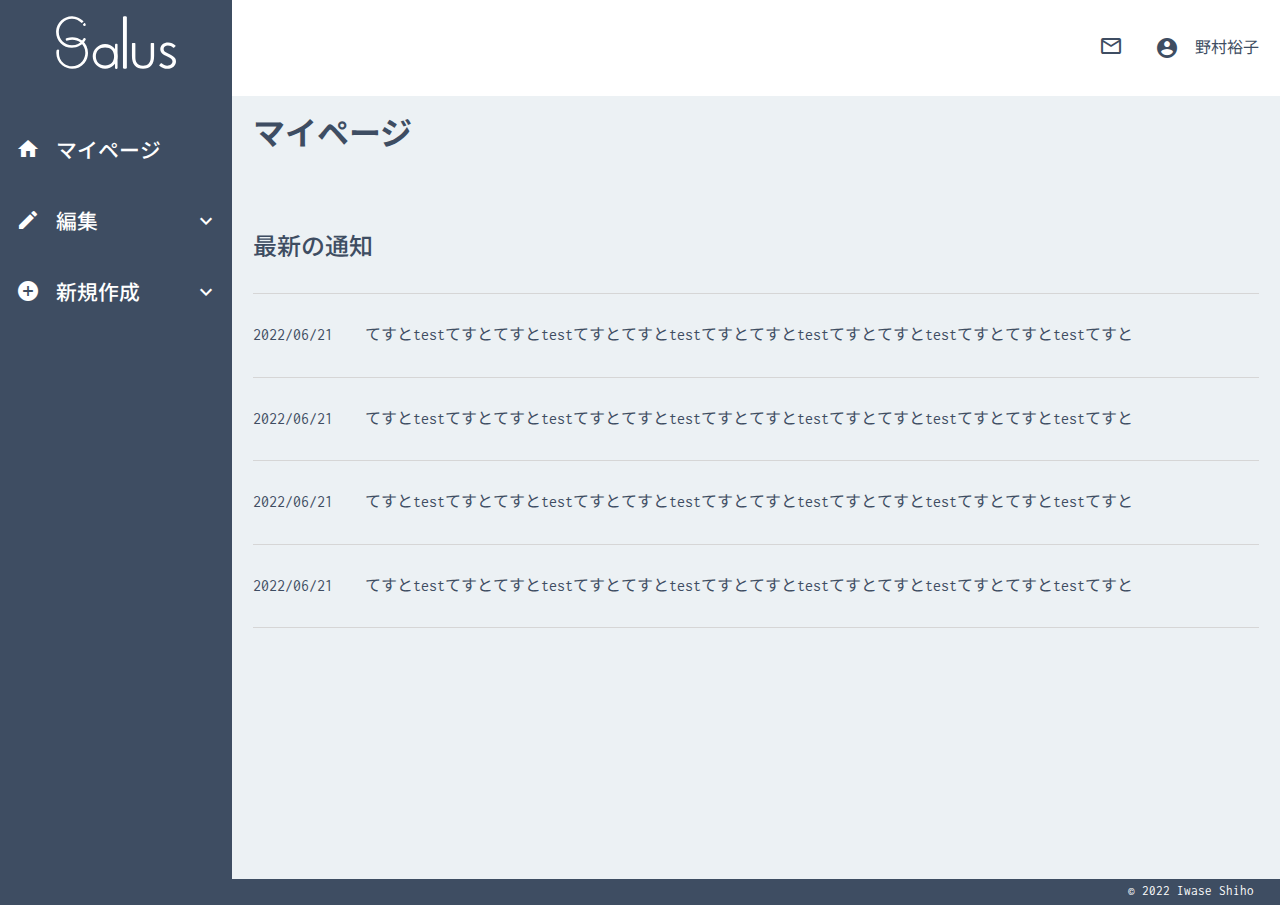
==== index.html @ c8e19d9b "[add] ハンバーガーメニューの追加" ====
<!DOCTYPE html>
<html lang="ja">
<head>
    <meta charset="UTF-8">
    <meta name="viewport" content="width=device-width, initial-scale=1.0">
    <title>マイページ | Salus製薬株式会社_admin</title>

    <!-- <link rel="icon" sizes="any" href="favicon.ico">
    <link rel="icon" type="image/svg+xml" href="./icon.svg">
    <link rel="apple-touch-icon" href="./apple-icon.png">
    <link rel="manifest" href="/manifest.json"> -->
    <link rel="stylesheet" href="./css/foundations.css">
    <link rel="stylesheet" href="./css/layout.css">
    <link rel="stylesheet" href="./css/object.css">
    <link rel="preconnect" href="https://fonts.googleapis.com">
    <link rel="preconnect" href="https://fonts.gstatic.com" crossorigin>
    <link href="https://fonts.googleapis.com/css2?family=Inconsolata:wght@200;300;400;500;600;700;800;900&family=Noto+Sans+JP:wght@100;300;400;500;700;900&display=swap" rel="stylesheet">
    <link href="https://fonts.googleapis.com/icon?family=Material+Icons" rel="stylesheet">
</head>
<body>
    <div class="l-grid">

        <header class="l-header  p-grid p-grid__header df">
            <div class="p-nav">
                <nav class="p-nav__header">
                    <ul class="df">
                        <a href="">
                            <li>
                                <span class="material-icons">mail_outline</span>
                            </li>    
                        </a>
                        <li class="df">
                            <span class="material-icons c-icon c-icon--account">account_circle</span>
                            <div>野村裕子</div>
                        </li>
                    </ul>
                </nav>    
            </div>    
        </header>
        <div class="p-menu-sp">
            <div class="c-hamburger">
                <span></span>
                <span></span>
                <span></span>
            </div>
            <nav class="p-menu-sp__list">
                <ul>
                    <li class="p-menu-sp__img">
                        <a href="">
                            <img src="./img/salus-logo-admin.svg" alt="Salus製薬株式会社">
                        </a>
                    </li>
                    <li>
                        <a href="">
                            <div class="c-icon c-icon--mypage p-menu-sp__mypage">マイページ</div>
                        </a>
                    </li>
                    <li>
                        <div class="c-icon c-icon--edit p-menu__accordion df p-menu-sp__edit"><h2>編集</h2></div>
                        <ul class="p-menu-sub">
                            <li><a href="">お知らせ</a></li>
                            <li><a href="">トピックス</a></li>
                            <li><a href="">会社概要</a></li>
                            <li><a href="">事業</a></li>
                        </ul>
                    </li>
                    <li>
                        <div class="c-icon c-icon--add p-menu__accordion df p-menu-sp__edit">新規作成</div>
                        <ul class="p-menu-sub">
                            <li><a href="">お知らせ</a></li>
                            <li><a href="">トピックス</a></li>
                            <li><a href="">会社概要</a></li>
                            <li><a href="">事業</a></li>
                        </ul>
                    </li>    
                </ul>
            </nav>
            <div class="c-back-dark"></div>
        </div>

        <nav class="p-menu p-grid p-grid__menu">
            <div class="p-menu__logo">
                <a href="">
                    <h1>
                        <img src="./img/salus-logo-admin.svg" alt="Salus製薬株式会社">
                    </h1>    
                </a>
            </div>
            <ul class="p-menu__list">
                <li>
                    <a href="">
                        <div class="c-icon c-icon--mypage">マイページ</div>
                    </a>
                </li>
                <li>
                    <div class="c-icon c-icon--edit p-menu__accordion">編集</div>
                    <ul class="p-menu-sub">
                        <li><a href="">お知らせ</a></li>
                        <li><a href="">トピックス</a></li>
                        <li><a href="">会社概要</a></li>
                        <li><a href="">事業</a></li>
                    </ul>
                </li>
                <li>
                    <div class="c-icon c-icon--add p-menu__accordion">新規作成</div>
                    <ul class="p-menu-sub">
                        <li><a href="">お知らせ</a></li>
                        <li><a href="">トピックス</a></li>
                        <li><a href="">会社概要</a></li>
                        <li><a href="">事業</a></li>
                    </ul>
                </li>
             </ul>
        </nav>

        <main class="p-grid p-grid__mypage">
            <section>
                <div class="p-mypage l-wrapper">
                    <div class="c-heading">
                        <h2>マイページ</h2>
                    </div>
                    <div class="p-notification">
                        <h3>最新の通知</h3>
                        <ul>
                            <li class="df">
                                <div>2022/06/21</div>
                                <div>てすとtestてすとてすとtestてすとてすとtestてすとてすとtestてすとてすとtestてすとてすとtestてすと</div>
                            </li>
                            <li class="df">
                                <div>2022/06/21</div>
                                <div>てすとtestてすとてすとtestてすとてすとtestてすとてすとtestてすとてすとtestてすとてすとtestてすと</div>
                            </li>
                            <li class="df">
                                <div>2022/06/21</div>
                                <div>てすとtestてすとてすとtestてすとてすとtestてすとてすとtestてすとてすとtestてすとてすとtestてすと</div>
                            </li>
                            <li class="df">
                                <div>2022/06/21</div>
                                <div>てすとtestてすとてすとtestてすとてすとtestてすとてすとtestてすとてすとtestてすとてすとtestてすと</div>
                            </li>
                        </ul>
                    </div>
                </div>
            </section>
        </main>

        <footer class="p-grid p-grid__footer l-footer df">
            <small>&copy; 2022 Iwase Shiho</small>
        </footer>

    </div>
    <script src="https://ajax.googleapis.com/ajax/libs/jquery/3.6.0/jquery.min.js"></script>
    <script src="./js/accordion.js" type="text/javascript"></script>
    <script src="./js/menu-sp.js" type="text/javascript"></script>
</body>
</html>
---- css/foundations.css ----
html {
  font-size: 100%;
}
html body {
  font-family: "Inconsolata", "Noto Sans JP", sans-serif;
  color: #3E4D62;
  background-color: #ECF1F4;
}
html body p {
  line-break: strict;
}

/*! destyle.css v2.0.2 | MIT License | https://github.com/nicolas-cusan/destyle.css */
/* Reset box-model and set borders */
/* ============================================ */
*,
::before,
::after {
  box-sizing: border-box;
  border-style: solid;
  border-width: 0;
}

/* Document */
/* ============================================ */
/**
 * 1. Correct the line height in all browsers.
 * 2. Prevent adjustments of font size after orientation changes in iOS.
 * 3. Remove gray overlay on links for iOS.
 */
html {
  line-height: 1.15;
  /* 1 */
  -webkit-text-size-adjust: 100%;
  /* 2 */
  -webkit-tap-highlight-color: transparent;
  /* 3*/
}

/* Sections */
/* ============================================ */
/**
 * Remove the margin in all browsers.
 */
body {
  margin: 0;
}

/**
 * Render the `main` element consistently in IE.
 */
main {
  display: block;
}

/* Vertical rhythm */
/* ============================================ */
p,
table,
blockquote,
address,
pre,
iframe,
form,
figure,
dl {
  margin: 0;
}

/* Headings */
/* ============================================ */
h1,
h2,
h3,
h4,
h5,
h6 {
  font-size: inherit;
  line-height: inherit;
  font-weight: inherit;
  margin: 0;
}

/* Lists (enumeration) */
/* ============================================ */
ul,
ol {
  margin: 0;
  padding: 0;
  list-style: none;
}

/* Lists (definition) */
/* ============================================ */
dt {
  font-weight: bold;
}

dd {
  margin-left: 0;
}

/* Grouping content */
/* ============================================ */
/**
 * 1. Add the correct box sizing in Firefox.
 * 2. Show the overflow in Edge and IE.
 */
hr {
  box-sizing: content-box;
  /* 1 */
  height: 0;
  /* 1 */
  overflow: visible;
  /* 2 */
  border-top-width: 1px;
  margin: 0;
  clear: both;
  color: inherit;
}

/**
 * 1. Correct the inheritance and scaling of font size in all browsers.
 * 2. Correct the odd `em` font sizing in all browsers.
 */
pre {
  font-family: monospace, monospace;
  /* 1 */
  font-size: inherit;
  /* 2 */
}

address {
  font-style: inherit;
}

/* Text-level semantics */
/* ============================================ */
/**
 * Remove the gray background on active links in IE 10.
 */
a {
  background-color: transparent;
  text-decoration: none;
  color: inherit;
}

/**
 * 1. Remove the bottom border in Chrome 57-
 * 2. Add the correct text decoration in Chrome, Edge, IE, Opera, and Safari.
 */
abbr[title] {
  text-decoration: underline;
  /* 2 */
  -webkit-text-decoration: underline dotted;
          text-decoration: underline dotted;
  /* 2 */
}

/**
 * Add the correct font weight in Chrome, Edge, and Safari.
 */
b,
strong {
  font-weight: bolder;
}

/**
 * 1. Correct the inheritance and scaling of font size in all browsers.
 * 2. Correct the odd `em` font sizing in all browsers.
 */
code,
kbd,
samp {
  font-family: monospace, monospace;
  /* 1 */
  font-size: inherit;
  /* 2 */
}

/**
 * Add the correct font size in all browsers.
 */
small {
  font-size: 80%;
}

/**
 * Prevent `sub` and `sup` elements from affecting the line height in
 * all browsers.
 */
sub,
sup {
  font-size: 75%;
  line-height: 0;
  position: relative;
  vertical-align: baseline;
}

sub {
  bottom: -0.25em;
}

sup {
  top: -0.5em;
}

/* Embedded content */
/* ============================================ */
/**
 * Prevent vertical alignment issues.
 */
img,
embed,
object,
iframe {
  vertical-align: bottom;
}

/* Forms */
/* ============================================ */
/**
 * Reset form fields to make them styleable
 */
button,
input,
optgroup,
select,
textarea {
  -webkit-appearance: none;
  -moz-appearance: none;
       appearance: none;
  vertical-align: middle;
  color: inherit;
  font: inherit;
  background: transparent;
  padding: 0;
  margin: 0;
  outline: 0;
  border-radius: 0;
  text-align: inherit;
}

/**
 * Reset radio and checkbox appearance to preserve their look in iOS.
 */
[type=checkbox] {
  -webkit-appearance: checkbox;
  -moz-appearance: checkbox;
       appearance: checkbox;
}

[type=radio] {
  -webkit-appearance: radio;
  -moz-appearance: radio;
       appearance: radio;
}

/**
 * Show the overflow in IE.
 * 1. Show the overflow in Edge.
 */
button,
input {
  /* 1 */
  overflow: visible;
}

/**
 * Remove the inheritance of text transform in Edge, Firefox, and IE.
 * 1. Remove the inheritance of text transform in Firefox.
 */
button,
select {
  /* 1 */
  text-transform: none;
}

/**
 * Correct the inability to style clickable types in iOS and Safari.
 */
button,
[type=button],
[type=reset],
[type=submit] {
  cursor: pointer;
  -webkit-appearance: none;
  -moz-appearance: none;
       appearance: none;
}

button[disabled],
[type=button][disabled],
[type=reset][disabled],
[type=submit][disabled] {
  cursor: default;
}

/**
 * Remove the inner border and padding in Firefox.
 */
button::-moz-focus-inner,
[type=button]::-moz-focus-inner,
[type=reset]::-moz-focus-inner,
[type=submit]::-moz-focus-inner {
  border-style: none;
  padding: 0;
}

/**
 * Restore the focus styles unset by the previous rule.
 */
button:-moz-focusring,
[type=button]:-moz-focusring,
[type=reset]:-moz-focusring,
[type=submit]:-moz-focusring {
  outline: 1px dotted ButtonText;
}

/**
 * Remove arrow in IE10 & IE11
 */
select::-ms-expand {
  display: none;
}

/**
 * Remove padding
 */
option {
  padding: 0;
}

/**
 * Reset to invisible
 */
fieldset {
  margin: 0;
  padding: 0;
  min-width: 0;
}

/**
 * 1. Correct the text wrapping in Edge and IE.
 * 2. Correct the color inheritance from `fieldset` elements in IE.
 * 3. Remove the padding so developers are not caught out when they zero out
 *    `fieldset` elements in all browsers.
 */
legend {
  color: inherit;
  /* 2 */
  display: table;
  /* 1 */
  max-width: 100%;
  /* 1 */
  padding: 0;
  /* 3 */
  white-space: normal;
  /* 1 */
}

/**
 * Add the correct vertical alignment in Chrome, Firefox, and Opera.
 */
progress {
  vertical-align: baseline;
}

/**
 * Remove the default vertical scrollbar in IE 10+.
 */
textarea {
  overflow: auto;
}

/**
 * Correct the cursor style of increment and decrement buttons in Chrome.
 */
[type=number]::-webkit-inner-spin-button,
[type=number]::-webkit-outer-spin-button {
  height: auto;
}

/**
 * 1. Correct the outline style in Safari.
 */
[type=search] {
  outline-offset: -2px;
  /* 1 */
}

/**
 * Remove the inner padding in Chrome and Safari on macOS.
 */
[type=search]::-webkit-search-decoration {
  -webkit-appearance: none;
}

/**
 * 1. Correct the inability to style clickable types in iOS and Safari.
 * 2. Change font properties to `inherit` in Safari.
 */
::-webkit-file-upload-button {
  -webkit-appearance: button;
  /* 1 */
  font: inherit;
  /* 2 */
}

/**
 * Clickable labels
 */
label[for] {
  cursor: pointer;
}

/* Interactive */
/* ============================================ */
/*
 * Add the correct display in Edge, IE 10+, and Firefox.
 */
details {
  display: block;
}

/*
 * Add the correct display in all browsers.
 */
summary {
  display: list-item;
}

/*
 * Remove outline for editable content.
 */
[contenteditable] {
  outline: none;
}

/* Table */
/* ============================================ */
table {
  border-collapse: collapse;
  border-spacing: 0;
}

caption {
  text-align: left;
}

td,
th {
  vertical-align: top;
  padding: 0;
}

th {
  text-align: left;
  font-weight: bold;
}

/* Misc */
/* ============================================ */
/**
 * Add the correct display in IE 10+.
 */
template {
  display: none;
}

/**
 * Add the correct display in IE 10.
 */
[hidden] {
  display: none;
}
---- css/layout.css ----
.l-grid {
  display: grid;
  grid-template-rows: 6rem 1fr 1rem;
  grid-template-columns: 14.5rem 1fr;
}
@media screen and (max-width: 599px) {
  .l-grid {
    grid-template-rows: 4rem 1fr 1rem;
    grid-template-columns: 1fr;
  }
}

.l-header {
  background-color: #ffffff;
  padding: 0 2%;
  justify-content: end;
  align-items: center;
}

main {
  min-height: calc(100vh - 117px);
}

.l-wrapper {
  margin: 2%;
}

.l-footer {
  padding: 1% 2%;
  background-color: #3E4D62;
  color: #ffffff;
  align-items: center;
  justify-content: end;
}
---- css/object.css ----
.df {
  display: flex;
}

.p-nav__header ul {
  justify-content: flex-end;
}
.p-nav__header ul a {
  margin-right: 2rem;
}
.p-nav__header ul li {
  align-items: center;
}

.p-menu {
  height: 100%;
}
@media screen and (max-width: 599px) {
  .p-menu {
    display: none;
  }
}
.p-menu__logo {
  text-align: center;
  margin: 1rem 3.5rem 2rem;
}
.p-menu__logo a h1 img {
  width: 100%;
}
.p-menu__list {
  display: inline-block;
  margin-top: 2rem;
  width: 100%;
  font-size: 1.3rem;
  font-weight: 500;
}
.p-menu__list > li:first-of-type {
  margin-bottom: 2.5rem;
}
.p-menu__list > li:last-of-type {
  margin-top: 2.5rem;
}
.p-menu__list li {
  position: relative;
}
.p-menu__list li a {
  display: inline-block;
  width: 100%;
  padding-left: 1rem;
  padding-right: 0.5rem;
}
.p-menu__accordion {
  padding-left: 1rem;
  padding-right: 0.5rem;
  cursor: pointer;
  transition: 0.3s;
}
@media screen and (max-width: 599px) {
  .p-menu__accordion {
    padding-right: 1rem;
  }
}
.p-menu__accordion:hover {
  color: #8CDBFF;
  transition: 0.3s;
}

.p-menu-sp__list {
  position: fixed;
  z-index: 2;
  top: 0;
  left: 0;
  color: #ffffff;
  background: #3E4D62;
  text-align: center;
  transform: translateX(-100%);
  transition: all 0.6s;
  width: 90%;
  height: 100%;
  font-weight: 500;
  overflow: auto;
}
.p-menu-sp__list.c-active {
  transform: translateX(0%);
  visibility: visible;
}
.p-menu-sp__list > ul {
  margin-top: 4.5rem;
  text-align: left;
}
.p-menu-sp__list > ul > li {
  margin-bottom: 2rem;
}
.p-menu-sp__img {
  width: 7.5rem;
  padding-top: 1rem;
}
.p-menu-sp__img a img {
  width: 100%;
  padding-left: 1rem;
}
.p-menu-sp__mypage {
  padding-left: 1rem;
}
.p-menu-sp__edit, .p-menu-sp__add {
  align-items: flex-end;
}

.p-menu-sub {
  display: none;
  font-size: 1rem;
  background-color: #44546C;
  margin-bottom: 2.5rem;
  margin-top: 1rem;
}
.p-menu-sub li {
  position: relative;
  transition: 0.3s;
}
@media screen and (max-width: 599px) {
  .p-menu-sub li {
    width: 100%;
  }
}
.p-menu-sub li:hover {
  font-weight: bold;
  color: #8CDBFF;
  border-left: 8px solid #8CDBFF;
  transition: 0.3s;
}
.p-menu-sub li a {
  padding: 1rem 0;
  margin: 0;
  padding-left: 3.5rem;
}
@media screen and (max-width: 599px) {
  .p-menu-sub li a {
    display: inline-block;
    width: 100%;
  }
}
.p-menu-sub li a:hover::after {
  font-family: "Material Icons";
  font-size: 1.5rem;
  content: "\e5cc";
  position: absolute;
  top: 20%;
  right: 16px;
}

.p-grid__menu {
  grid-row: 1/3;
  grid-column: 1/2;
  background-color: #3E4D62;
  color: #ffffff;
}
.p-grid__header {
  grid-row: 1/2;
  grid-column: 2/3;
}
.p-grid__mypage, .p-grid__edit {
  grid-row: 2/3;
  grid-column: 2/3;
}
.p-grid__footer {
  grid-row: 3;
  grid-column: 1/3;
}

.p-notification {
  margin-top: 5rem;
}
.p-notification h3 {
  font-size: 1.5rem;
  font-weight: 500;
}
.p-notification ul {
  margin-top: 2rem;
}
.p-notification ul li {
  align-items: center;
  padding: 2rem 0;
  border-top: 1px solid #D6D6D6;
  border-bottom: 1px solid #D6D6D6;
}
.p-notification ul li:not(:first-of-type) {
  border-top: none;
}
.p-notification ul li div:first-child {
  margin-right: 2rem;
}

.p-sort-menu {
  margin-top: 2rem;
  align-items: end;
}
.p-sort-menu__pull-down-list {
  border: 1px solid #C4C2C2;
  background-color: #ffffff;
  border-radius: 2px;
  width: 6.5rem;
  height: 2rem;
  margin-right: 1.5rem;
}
.p-sort-menu__pull-down-list select {
  background-image: url(../img/arrow-select.svg);
  background-position: right 0px center;
  background-repeat: no-repeat;
  width: 100%;
  height: 2rem;
  padding: 0 0.5rem;
  cursor: pointer;
}
.p-sort-menu__search {
  width: 15rem;
}
.p-sort-menu__search input {
  border: 1px solid #C4C2C2;
  background-color: #ffffff;
  border-radius: 16px;
  width: 100%;
  height: 2rem;
  padding: 0 0.5rem;
}
.p-sort-menu__delet {
  margin-left: auto;
}
.p-sort-menu__delet a {
  background-color: #EA6969;
  color: #ffffff;
  font-weight: bold;
  width: 6.5rem;
  height: 3rem;
  justify-content: center;
  align-items: center;
  border-radius: 4px;
  box-shadow: 0px 3px 8px -4px rgba(0, 0, 0, 0.6);
}
.p-sort-menu__delet a::before {
  font-family: "Material Icons";
  font-size: 1.5rem;
  content: "\e92e";
  margin-right: 0.5rem;
}

.p-table {
  margin-top: 2rem;
}
.p-table table {
  width: 100%;
}
.p-table input[type=checkbox] {
  width: 1rem;
  height: 1rem;
}
.p-table th {
  background-color: #C9CDD0;
  font-weight: 500;
  padding: 1rem 0;
  position: relative;
}
.p-table th:nth-of-type(1) {
  padding: 1rem;
  text-align: center;
}
.p-table th:nth-of-type(1)::after {
  content: "";
  display: inline-block;
  width: 1.5px;
  height: 36px;
  background-color: #BDBEBF;
  position: absolute;
  top: 8px;
  right: 0;
  z-index: 1;
}
.p-table th:nth-of-type(n+2):nth-child(-n+5) {
  padding-left: 1rem;
}
.p-table th:nth-of-type(n+2):nth-child(-n+5)::after {
  content: "";
  display: inline-block;
  width: 1.5px;
  height: 36px;
  background-color: #BDBEBF;
  position: absolute;
  top: 8px;
  right: 0;
  z-index: 1;
}
.p-table td {
  padding: 1.5rem 0;
  vertical-align: middle;
}
.p-table td:nth-of-type(1) {
  text-align: center;
}
.p-table td:nth-of-type(n+2):nth-child(-n+6) {
  padding-left: 1rem;
}
.p-table__edit {
  background-color: #D6D6D6;
  justify-content: center;
  align-items: center;
  height: 3rem;
  border-radius: 4px;
  margin-right: 1rem;
}
.p-table__edit::before {
  font-family: "Material Icons";
  font-size: 1.5rem;
  content: "\e3c9";
  margin-right: 0.5rem;
}
.p-table__arrow {
  background-color: #D6D6D6;
  width: 3rem;
  height: 3rem;
  border-radius: 4px;
  justify-content: center;
  align-items: center;
  cursor: pointer;
}
.p-table__arrow::before {
  font-family: "Material Icons";
  font-size: 1.5rem;
  content: "\e5cf";
}
.p-table tr {
  border-left: 1px solid #C7CDD5;
  border-right: 1px solid #C7CDD5;
}
.p-table tr:nth-of-type(odd) {
  background-color: #ffffff;
}
.p-table tr:nth-of-type(even) {
  background-color: #F0F0F0;
}
.p-table tr:last-of-type {
  border-bottom: 1px solid #C7CDD5;
}

.p-text-editor {
  margin-top: 2.5rem;
  background-color: #ffffff;
}

.p-file-button {
  margin-top: 2.5rem;
}
.p-file-button h3 {
  font-size: 1.5rem;
  font-weight: 500;
}
.p-file-button__selection {
  margin-top: 1rem;
}
.p-file-button__selection label {
  padding: 1rem;
  color: #2E3A4A;
  background-color: #B5D5F5;
  box-shadow: 0px 3px 8px -4px rgba(0, 0, 0, 0.6);
  border-radius: 4px;
  font-weight: bold;
  display: inline-block;
  position: relative;
}
.p-file-button__selection input {
  position: absolute;
  opacity: 0;
  top: 0;
  left: 0;
  width: 100%;
  height: 100%;
  cursor: pointer;
}
.p-file-button__selection p {
  margin-top: 1rem;
}

.p-date-time {
  margin-top: 2.5rem;
}
.p-date-time h3 {
  font-size: 1.5rem;
  font-weight: 500;
}
.p-date-time select {
  border: 1px solid #C4C2C2;
  background-color: #ffffff;
  background-image: url(../img/arrow-select.svg);
  background-position: right 0px center;
  background-repeat: no-repeat;
  width: 100%;
  height: 2rem;
  padding: 0 0.5rem;
  cursor: pointer;
}
.p-date-time input {
  border: 1px solid #C4C2C2;
  background-color: #ffffff;
  width: 100%;
  height: 2rem;
  padding: 0 0.5rem;
}
.p-date-time__form {
  margin-top: 1rem;
}
.p-date-time__year {
  width: 6.5rem;
  align-items: center;
}
.p-date-time__year span {
  margin-left: 0.5rem;
}
.p-date-time__month, .p-date-time__day {
  width: 6.5rem;
  align-items: center;
  margin-left: 1.5rem;
}
.p-date-time__month span, .p-date-time__day span {
  margin-left: 0.5rem;
}
.p-date-time__hour {
  width: 3rem;
  margin-left: 1.5rem;
  margin-right: 0.5rem;
}
.p-date-time__colon {
  align-items: center;
}
.p-date-time__minutes {
  width: 3rem;
  margin-left: 0.5rem;
}

.p-public-status {
  margin-top: 2.5rem;
}
.p-public-status h3 {
  font-size: 1.5rem;
  font-weight: 500;
}
.p-public-status select {
  border: 1px solid #C4C2C2;
  background-color: #ffffff;
  background-image: url(../img/arrow-select.svg);
  background-position: right 0px center;
  background-repeat: no-repeat;
  width: 100%;
  height: 2rem;
  padding: 0 0.5rem;
  cursor: pointer;
}
.p-public-status__selection {
  width: 6.5rem;
  margin-top: 1rem;
}

.p-add-button {
  margin: 3.5rem 0;
}
.p-add-button a {
  color: #2E3A4A;
  font-weight: bold;
  box-shadow: 0px 3px 8px -4px rgba(0, 0, 0, 0.6);
  border-radius: 4px;
}
.p-add-button a:first-of-type {
  background-color: #9DD2A9;
  padding: 1rem 2.5rem;
  margin-right: 1.5rem;
}
.p-add-button a:last-of-type {
  background-color: #FF8F67;
  padding: 1rem 4rem;
}

.c-icon--account {
  margin-right: 1rem;
}
.c-icon--menu {
  margin-left: auto;
}
.c-icon--mypage {
  transition: 0.3s;
}
.c-icon--mypage:hover {
  color: #8CDBFF;
  transition: 0.3s;
}
.c-icon--mypage::before {
  font-family: "Material Icons";
  font-size: 1.5rem;
  content: "\e88a";
  margin-right: 1rem;
  position: relative;
  top: 3.5px;
}
.c-icon--edit::before {
  font-family: "Material Icons";
  font-size: 1.5rem;
  content: "\e3c9";
  margin-right: 1rem;
  position: relative;
  top: 3.5px;
}
.c-icon--edit::after {
  font-family: "Material Icons";
  font-size: 1.5rem;
  content: "\e5cf";
  position: relative;
  top: 4px;
  left: 96px;
}
@media screen and (max-width: 599px) {
  .c-icon--edit::after {
    left: 0;
    right: 0.5rem;
    margin-left: auto;
  }
}
.c-icon--add::before {
  font-family: "Material Icons";
  font-size: 1.5rem;
  content: "\e147";
  margin-right: 1rem;
  position: relative;
  top: 3.5px;
}
.c-icon--add::after {
  font-family: "Material Icons";
  font-size: 1.5rem;
  content: "\e5cf";
  position: relative;
  top: 4px;
  left: 54px;
}
@media screen and (max-width: 599px) {
  .c-icon--add::after {
    left: 0;
    right: 0.5rem;
    margin-left: auto;
  }
}

.c-heading h2 {
  font-size: 2rem;
  font-weight: bold;
}

.c-title {
  margin-top: 2.5rem;
  font-size: 1.5rem;
  background-color: #ffffff;
  border: 1px solid #C4C2C2;
}
.c-title input {
  width: 100%;
  height: 3.5rem;
  padding: 0 0.5rem;
}

#c-editor {
  height: 25rem;
}

.c-hamburger {
  position: fixed;
  width: 2.5rem;
  height: 2.5rem;
  top: 0.7rem;
  left: 0.5rem;
  z-index: 3;
  cursor: pointer;
}
.c-hamburger span {
  display: block;
  position: absolute;
  width: 30px;
  height: 2px;
  left: 6px;
  background: #3E4D62;
  transition: 0.3s ease-in-out;
}
.c-hamburger span:nth-child(1) {
  top: 10px;
}
.c-hamburger span:nth-child(2) {
  top: 20px;
}
.c-hamburger span:nth-child(3) {
  top: 30px;
}

.c-active span {
  background-color: #fff;
}
.c-active span:nth-of-type(1) {
  top: 1.5rem;
  transform: rotate(-45deg);
}
.c-active span:nth-of-type(2) {
  display: none;
}
.c-active span:nth-of-type(3) {
  top: 1.5rem;
  transform: rotate(45deg);
}

.c-back-dark {
  position: fixed;
  width: 100%;
  height: 100%;
  top: 0;
  left: 0;
  z-index: 0;
  background: rgba(3, 3, 3, 0.5);
  transition: all 0.5s 0s ease;
  display: none;
}
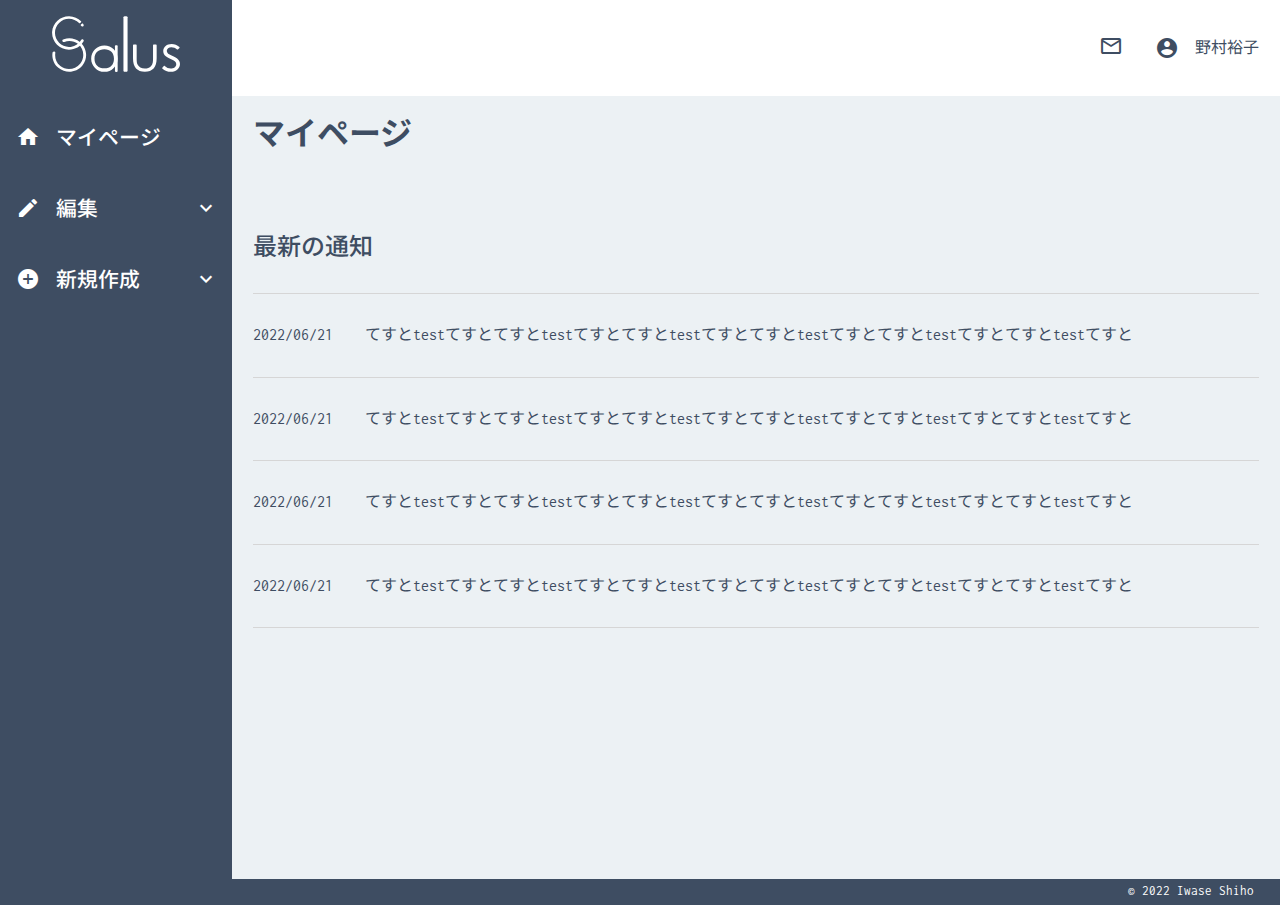
==== commit 96b56e4b: "[add] マイページのレスポンシブ追加、ハンバーガーメニューの修正" ====
--- a/index.html
+++ b/index.html
@@ -37,6 +37,42 @@
                 </nav>    
             </div>    
         </header>
+
+        <nav class="p-menu p-grid p-grid__menu">
+            <div class="p-menu__logo">
+                <a href="">
+                    <h1>
+                        <img src="./img/salus-logo-admin.svg" alt="Salus製薬株式会社">
+                    </h1>    
+                </a>
+            </div>
+            <ul class="p-menu__list">
+                <li>
+                    <a href="">
+                        <div class="c-icon c-icon--mypage">マイページ</div>
+                    </a>
+                </li>
+                <li>
+                    <div class="c-icon c-icon--edit p-menu__accordion">編集</div>
+                    <ul class="p-menu-sub">
+                        <li><a href="">お知らせ</a></li>
+                        <li><a href="">トピックス</a></li>
+                        <li><a href="">会社概要</a></li>
+                        <li><a href="">事業</a></li>
+                    </ul>
+                </li>
+                <li>
+                    <div class="c-icon c-icon--add p-menu__accordion">新規作成</div>
+                    <ul class="p-menu-sub">
+                        <li><a href="">お知らせ</a></li>
+                        <li><a href="">トピックス</a></li>
+                        <li><a href="">会社概要</a></li>
+                        <li><a href="">事業</a></li>
+                    </ul>
+                </li>
+             </ul>
+        </nav>
+
         <div class="p-menu-sp">
             <div class="c-hamburger">
                 <span></span>
@@ -77,41 +113,6 @@
             </nav>
             <div class="c-back-dark"></div>
         </div>
-
-        <nav class="p-menu p-grid p-grid__menu">
-            <div class="p-menu__logo">
-                <a href="">
-                    <h1>
-                        <img src="./img/salus-logo-admin.svg" alt="Salus製薬株式会社">
-                    </h1>    
-                </a>
-            </div>
-            <ul class="p-menu__list">
-                <li>
-                    <a href="">
-                        <div class="c-icon c-icon--mypage">マイページ</div>
-                    </a>
-                </li>
-                <li>
-                    <div class="c-icon c-icon--edit p-menu__accordion">編集</div>
-                    <ul class="p-menu-sub">
-                        <li><a href="">お知らせ</a></li>
-                        <li><a href="">トピックス</a></li>
-                        <li><a href="">会社概要</a></li>
-                        <li><a href="">事業</a></li>
-                    </ul>
-                </li>
-                <li>
-                    <div class="c-icon c-icon--add p-menu__accordion">新規作成</div>
-                    <ul class="p-menu-sub">
-                        <li><a href="">お知らせ</a></li>
-                        <li><a href="">トピックス</a></li>
-                        <li><a href="">会社概要</a></li>
-                        <li><a href="">事業</a></li>
-                    </ul>
-                </li>
-             </ul>
-        </nav>
 
         <main class="p-grid p-grid__mypage">
             <section>
--- a/css/layout.css
+++ b/css/layout.css
@@ -2,6 +2,11 @@
   display: grid;
   grid-template-rows: 6rem 1fr 1rem;
   grid-template-columns: 14.5rem 1fr;
+}
+@media screen and (max-width: 1024px) {
+  .l-grid {
+    grid-template-columns: 24% 1fr;
+  }
 }
 @media screen and (max-width: 599px) {
   .l-grid {
@@ -13,12 +18,24 @@
 .l-header {
   background-color: #ffffff;
   padding: 0 2%;
-  justify-content: end;
+  justify-content: flex-end;
   align-items: center;
+}
+@media screen and (max-width: 599px) {
+  .l-header {
+    position: fixed;
+    width: 100%;
+    height: 4rem;
+  }
 }
 
 main {
   min-height: calc(100vh - 117px);
+}
+@media screen and (max-width: 599px) {
+  main {
+    min-height: calc(100vh - 80px);
+  }
 }
 
 .l-wrapper {
--- a/css/object.css
+++ b/css/object.css
@@ -21,8 +21,9 @@
   }
 }
 .p-menu__logo {
-  text-align: center;
-  margin: 1rem 3.5rem 2rem;
+  width: 8rem;
+  margin: 0 auto;
+  padding: 1rem 0;
 }
 .p-menu__logo a h1 img {
   width: 100%;
@@ -33,6 +34,11 @@
   width: 100%;
   font-size: 1.3rem;
   font-weight: 500;
+}
+@media screen and (max-width: 1024px) {
+  .p-menu__list {
+    font-size: 1.1rem;
+  }
 }
 .p-menu__list > li:first-of-type {
   margin-bottom: 2.5rem;
@@ -54,6 +60,12 @@
   padding-right: 0.5rem;
   cursor: pointer;
   transition: 0.3s;
+}
+@media screen and (max-width: 1024px) {
+  .p-menu__accordion {
+    display: flex;
+    align-items: center;
+  }
 }
 @media screen and (max-width: 599px) {
   .p-menu__accordion {
@@ -103,7 +115,7 @@
   padding-left: 1rem;
 }
 .p-menu-sp__edit, .p-menu-sp__add {
-  align-items: flex-end;
+  align-items: center;
 }
 
 .p-menu-sub {
@@ -133,10 +145,16 @@
   margin: 0;
   padding-left: 3.5rem;
 }
+@media screen and (max-width: 1024px) {
+  .p-menu-sub li a {
+    padding-left: 3rem;
+  }
+}
 @media screen and (max-width: 599px) {
   .p-menu-sub li a {
     display: inline-block;
     width: 100%;
+    padding-left: 3.5rem;
   }
 }
 .p-menu-sub li a:hover::after {
@@ -146,6 +164,16 @@
   position: absolute;
   top: 20%;
   right: 16px;
+}
+@media screen and (max-width: 1024px) {
+  .p-menu-sub li a:hover::after {
+    right: 8px;
+  }
+}
+@media screen and (max-width: 599px) {
+  .p-menu-sub li a:hover::after {
+    right: 16px;
+  }
 }
 
 .p-grid__menu {
@@ -170,6 +198,11 @@
 .p-notification {
   margin-top: 5rem;
 }
+@media screen and (max-width: 599px) {
+  .p-notification {
+    margin: 2.5rem 0;
+  }
+}
 .p-notification h3 {
   font-size: 1.5rem;
   font-weight: 500;
@@ -183,11 +216,23 @@
   border-top: 1px solid #D6D6D6;
   border-bottom: 1px solid #D6D6D6;
 }
+@media screen and (max-width: 599px) {
+  .p-notification ul li {
+    display: block;
+    padding: 1.5rem 0;
+  }
+}
 .p-notification ul li:not(:first-of-type) {
   border-top: none;
 }
 .p-notification ul li div:first-child {
   margin-right: 2rem;
+}
+@media screen and (max-width: 599px) {
+  .p-notification ul li div:first-child {
+    margin-right: 0;
+    margin-bottom: 1rem;
+  }
 }
 
 .p-sort-menu {
@@ -497,6 +542,16 @@
   position: relative;
   top: 3.5px;
 }
+@media screen and (max-width: 1024px) {
+  .c-icon--mypage::before {
+    margin-right: 0.5rem;
+  }
+}
+@media screen and (max-width: 599px) {
+  .c-icon--mypage::before {
+    margin-right: 1rem;
+  }
+}
 .c-icon--edit::before {
   font-family: "Material Icons";
   font-size: 1.5rem;
@@ -505,6 +560,17 @@
   position: relative;
   top: 3.5px;
 }
+@media screen and (max-width: 1024px) {
+  .c-icon--edit::before {
+    top: 0;
+    margin-right: 0.5rem;
+  }
+}
+@media screen and (max-width: 599px) {
+  .c-icon--edit::before {
+    margin-right: 1rem;
+  }
+}
 .c-icon--edit::after {
   font-family: "Material Icons";
   font-size: 1.5rem;
@@ -513,11 +579,16 @@
   top: 4px;
   left: 96px;
 }
-@media screen and (max-width: 599px) {
+@media screen and (max-width: 1024px) {
   .c-icon--edit::after {
+    top: 0;
     left: 0;
+    margin-left: auto;
+  }
+}
+@media screen and (max-width: 599px) {
+  .c-icon--edit::after {
     right: 0.5rem;
-    margin-left: auto;
   }
 }
 .c-icon--add::before {
@@ -528,6 +599,17 @@
   position: relative;
   top: 3.5px;
 }
+@media screen and (max-width: 1024px) {
+  .c-icon--add::before {
+    top: 0;
+    margin-right: 0.5rem;
+  }
+}
+@media screen and (max-width: 599px) {
+  .c-icon--add::before {
+    margin-right: 1rem;
+  }
+}
 .c-icon--add::after {
   font-family: "Material Icons";
   font-size: 1.5rem;
@@ -536,14 +618,24 @@
   top: 4px;
   left: 54px;
 }
-@media screen and (max-width: 599px) {
+@media screen and (max-width: 1024px) {
   .c-icon--add::after {
+    top: 0;
     left: 0;
+    margin-left: auto;
+  }
+}
+@media screen and (max-width: 599px) {
+  .c-icon--add::after {
     right: 0.5rem;
-    margin-left: auto;
-  }
-}
-
+  }
+}
+
+@media screen and (max-width: 599px) {
+  .c-heading {
+    margin-top: 1.5rem;
+  }
+}
 .c-heading h2 {
   font-size: 2rem;
   font-weight: bold;
@@ -566,13 +658,19 @@
 }
 
 .c-hamburger {
+  display: none;
   position: fixed;
   width: 2.5rem;
   height: 2.5rem;
-  top: 0.7rem;
+  top: 0.6rem;
   left: 0.5rem;
   z-index: 3;
   cursor: pointer;
+}
+@media screen and (max-width: 599px) {
+  .c-hamburger {
+    display: block;
+  }
 }
 .c-hamburger span {
   display: block;
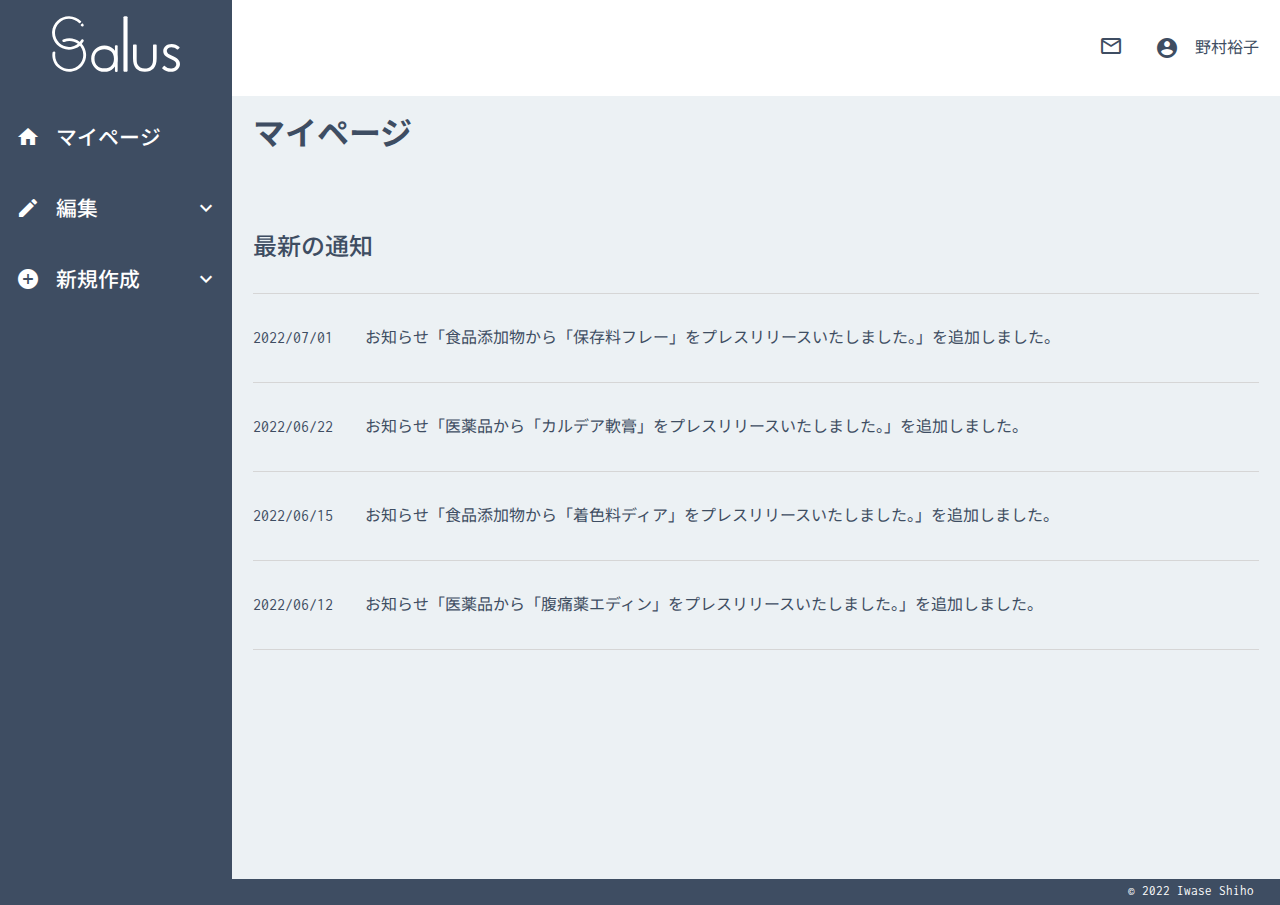
==== commit 41d14a1d: "[fix] テキスト修正" ====
--- a/index.html
+++ b/index.html
@@ -5,10 +5,10 @@
     <meta name="viewport" content="width=device-width, initial-scale=1.0">
     <title>マイページ | Salus製薬株式会社_admin</title>
 
-    <!-- <link rel="icon" sizes="any" href="favicon.ico">
+    <link rel="icon" sizes="any" href="favicon.ico">
     <link rel="icon" type="image/svg+xml" href="./icon.svg">
     <link rel="apple-touch-icon" href="./apple-icon.png">
-    <link rel="manifest" href="/manifest.json"> -->
+    <link rel="manifest" href="/manifest.json">
     <link rel="stylesheet" href="./css/foundations.css">
     <link rel="stylesheet" href="./css/layout.css">
     <link rel="stylesheet" href="./css/object.css">
@@ -18,6 +18,13 @@
     <link href="https://fonts.googleapis.com/icon?family=Material+Icons" rel="stylesheet">
 </head>
 <body>
+    <!-- ロード -->
+    <div class="p-loading df">
+        <div class="c-loading">
+            <div class="c-loading__pulsar"></div>
+        </div>
+    </div>
+    <!-- コンテンツ -->
     <div class="l-grid">
 
         <header class="l-header  p-grid p-grid__header df">
@@ -40,7 +47,7 @@
 
         <nav class="p-menu p-grid p-grid__menu">
             <div class="p-menu__logo">
-                <a href="">
+                <a href="./index.html">
                     <h1>
                         <img src="./img/salus-logo-admin.svg" alt="Salus製薬株式会社">
                     </h1>    
@@ -48,26 +55,26 @@
             </div>
             <ul class="p-menu__list">
                 <li>
-                    <a href="">
+                    <a href="./index.html">
                         <div class="c-icon c-icon--mypage">マイページ</div>
                     </a>
                 </li>
                 <li>
                     <div class="c-icon c-icon--edit p-menu__accordion">編集</div>
                     <ul class="p-menu-sub">
-                        <li><a href="">お知らせ</a></li>
-                        <li><a href="">トピックス</a></li>
-                        <li><a href="">会社概要</a></li>
-                        <li><a href="">事業</a></li>
+                        <li><a href="./edit/news-edit.html">お知らせ</a></li>
+                        <li><a href="./edit/topics-edit.html">トピックス</a></li>
+                        <li><a href="./edit/company-edit.html">会社概要</a></li>
+                        <li><a href="./edit/project-edit.html">事業</a></li>
                     </ul>
                 </li>
                 <li>
                     <div class="c-icon c-icon--add p-menu__accordion">新規作成</div>
                     <ul class="p-menu-sub">
-                        <li><a href="">お知らせ</a></li>
-                        <li><a href="">トピックス</a></li>
-                        <li><a href="">会社概要</a></li>
-                        <li><a href="">事業</a></li>
+                        <li><a href="./add/news-add.html">お知らせ</a></li>
+                        <li><a href="./add/topics-add.html">トピックス</a></li>
+                        <li><a href="./add/company-add.html">会社概要</a></li>
+                        <li><a href="./add/project-add.html">事業</a></li>
                     </ul>
                 </li>
              </ul>
@@ -82,31 +89,31 @@
             <nav class="p-menu-sp__list">
                 <ul>
                     <li class="p-menu-sp__img">
-                        <a href="">
+                        <a href="./index.html">
                             <img src="./img/salus-logo-admin.svg" alt="Salus製薬株式会社">
                         </a>
                     </li>
                     <li>
-                        <a href="">
+                        <a href="./index.html">
                             <div class="c-icon c-icon--mypage p-menu-sp__mypage">マイページ</div>
                         </a>
                     </li>
                     <li>
                         <div class="c-icon c-icon--edit p-menu__accordion df p-menu-sp__edit"><h2>編集</h2></div>
                         <ul class="p-menu-sub">
-                            <li><a href="">お知らせ</a></li>
-                            <li><a href="">トピックス</a></li>
-                            <li><a href="">会社概要</a></li>
-                            <li><a href="">事業</a></li>
+                            <li><a href="./edit/news-edit.html">お知らせ</a></li>
+                            <li><a href="./edit/topics-edit.html">トピックス</a></li>
+                            <li><a href="./edit/company-edit.html">会社概要</a></li>
+                            <li><a href="./edit/project-edit.html">事業</a></li>
                         </ul>
                     </li>
                     <li>
                         <div class="c-icon c-icon--add p-menu__accordion df p-menu-sp__edit">新規作成</div>
                         <ul class="p-menu-sub">
-                            <li><a href="">お知らせ</a></li>
-                            <li><a href="">トピックス</a></li>
-                            <li><a href="">会社概要</a></li>
-                            <li><a href="">事業</a></li>
+                            <li><a href="./add/news-add.html">お知らせ</a></li>
+                            <li><a href="./add/topics-add.html">トピックス</a></li>
+                            <li><a href="./add/company-add.html">会社概要</a></li>
+                            <li><a href="./add/project-add.html">事業</a></li>
                         </ul>
                     </li>    
                 </ul>
@@ -124,20 +131,20 @@
                         <h3>最新の通知</h3>
                         <ul>
                             <li class="df">
-                                <div>2022/06/21</div>
-                                <div>てすとtestてすとてすとtestてすとてすとtestてすとてすとtestてすとてすとtestてすとてすとtestてすと</div>
+                                <div>2022/07/01</div>
+                                <div>お知らせ「食品添加物から「保存料フレー」をプレスリリースいたしました。」を追加しました。</div>
                             </li>
                             <li class="df">
-                                <div>2022/06/21</div>
-                                <div>てすとtestてすとてすとtestてすとてすとtestてすとてすとtestてすとてすとtestてすとてすとtestてすと</div>
+                                <div>2022/06/22</div>
+                                <div>お知らせ「医薬品から「カルデア軟膏」をプレスリリースいたしました。」を追加しました。</div>
                             </li>
                             <li class="df">
-                                <div>2022/06/21</div>
-                                <div>てすとtestてすとてすとtestてすとてすとtestてすとてすとtestてすとてすとtestてすとてすとtestてすと</div>
+                                <div>2022/06/15</div>
+                                <div>お知らせ「食品添加物から「着色料ディア」をプレスリリースいたしました。」を追加しました。</div>
                             </li>
                             <li class="df">
-                                <div>2022/06/21</div>
-                                <div>てすとtestてすとてすとtestてすとてすとtestてすとてすとtestてすとてすとtestてすとてすとtestてすと</div>
+                                <div>2022/06/12</div>
+                                <div>お知らせ「医薬品から「腹痛薬エディン」をプレスリリースいたしました。」を追加しました。</div>
                             </li>
                         </ul>
                     </div>
@@ -151,6 +158,7 @@
 
     </div>
     <script src="https://ajax.googleapis.com/ajax/libs/jquery/3.6.0/jquery.min.js"></script>
+    <script src="./js/loading.js" type="text/javascript"></script>
     <script src="./js/accordion.js" type="text/javascript"></script>
     <script src="./js/menu-sp.js" type="text/javascript"></script>
 </body>
--- a/css/layout.css
+++ b/css/layout.css
@@ -26,6 +26,7 @@
     position: fixed;
     width: 100%;
     height: 4rem;
+    z-index: 1;
   }
 }
 
@@ -47,5 +48,5 @@
   background-color: #3E4D62;
   color: #ffffff;
   align-items: center;
-  justify-content: end;
+  justify-content: flex-end;
 }--- a/css/object.css
+++ b/css/object.css
@@ -186,7 +186,7 @@
   grid-row: 1/2;
   grid-column: 2/3;
 }
-.p-grid__mypage, .p-grid__edit {
+.p-grid__mypage, .p-grid__edit, .p-grid__add {
   grid-row: 2/3;
   grid-column: 2/3;
 }
@@ -209,6 +209,7 @@
 }
 .p-notification ul {
   margin-top: 2rem;
+  line-height: 1.5;
 }
 .p-notification ul li {
   align-items: center;
@@ -235,9 +236,23 @@
   }
 }
 
+@media screen and (max-width: 1024px) {
+  .p-edit {
+    margin-bottom: 2.5rem;
+  }
+}
+
 .p-sort-menu {
   margin-top: 2rem;
   align-items: end;
+}
+@media screen and (max-width: 599px) {
+  .p-sort-menu {
+    display: block;
+  }
+  .p-sort-menu > div {
+    display: block;
+  }
 }
 .p-sort-menu__pull-down-list {
   border: 1px solid #C4C2C2;
@@ -247,6 +262,15 @@
   height: 2rem;
   margin-right: 1.5rem;
 }
+@media screen and (max-width: 599px) {
+  .p-sort-menu__pull-down-list {
+    display: flex;
+    align-items: center;
+    width: 100%;
+    height: 3rem;
+    margin-bottom: 1.5rem;
+  }
+}
 .p-sort-menu__pull-down-list select {
   background-image: url(../img/arrow-select.svg);
   background-position: right 0px center;
@@ -259,6 +283,13 @@
 .p-sort-menu__search {
   width: 15rem;
 }
+@media screen and (max-width: 599px) {
+  .p-sort-menu__search {
+    width: 100%;
+    height: 3rem;
+    margin-bottom: 1.5rem;
+  }
+}
 .p-sort-menu__search input {
   border: 1px solid #C4C2C2;
   background-color: #ffffff;
@@ -267,10 +298,632 @@
   height: 2rem;
   padding: 0 0.5rem;
 }
-.p-sort-menu__delet {
+@media screen and (max-width: 599px) {
+  .p-sort-menu__search input {
+    height: 100%;
+  }
+}
+
+.p-table {
+  margin-top: 2rem;
+}
+@media screen and (max-width: 1024px) {
+  .p-table {
+    display: none;
+  }
+}
+.p-table table {
+  width: 100%;
+}
+.p-table input[type=checkbox] {
+  width: 1rem;
+  height: 1rem;
+}
+.p-table th {
+  background-color: #C9CDD0;
+  font-weight: 500;
+  padding: 1rem 0;
+  position: relative;
+}
+.p-table th:nth-of-type(1) {
+  padding: 1rem;
+  text-align: center;
+}
+.p-table th:nth-of-type(1)::after {
+  content: "";
+  display: inline-block;
+  width: 1.5px;
+  height: 36px;
+  background-color: #BDBEBF;
+  position: absolute;
+  top: 8px;
+  right: 0;
+  z-index: 0;
+}
+.p-table th:nth-of-type(n+2):nth-child(-n+5) {
+  padding-left: 1rem;
+}
+.p-table th:nth-of-type(n+2):nth-child(-n+5)::after {
+  content: "";
+  display: inline-block;
+  width: 1.5px;
+  height: 36px;
+  background-color: #BDBEBF;
+  position: absolute;
+  top: 8px;
+  right: 0;
+  z-index: 0;
+}
+.p-table td {
+  padding: 1.5rem 0;
+  vertical-align: middle;
+}
+.p-table td:nth-of-type(1) {
+  text-align: center;
+}
+.p-table td:nth-of-type(n+2):nth-child(-n+6) {
+  padding-left: 1rem;
+}
+.p-table tr {
+  border-left: 1px solid #C7CDD5;
+  border-right: 1px solid #C7CDD5;
+}
+.p-table tr:nth-of-type(odd) {
+  background-color: #ffffff;
+}
+.p-table tr:nth-of-type(even) {
+  background-color: #F0F0F0;
+}
+.p-table tr:last-of-type {
+  border-bottom: 1px solid #C7CDD5;
+}
+
+.p-table-sp {
+  display: none;
+}
+@media screen and (max-width: 1024px) {
+  .p-table-sp {
+    display: block;
+    margin-top: 1.5rem;
+  }
+}
+.p-table-sp table {
+  table-layout: fixed;
+  width: 100%;
+}
+.p-table-sp input[type=checkbox] {
+  transform: scale(1.5);
+}
+.p-table-sp tr {
+  border-left: 1px solid #C7CDD5;
+  border-right: 1px solid #C7CDD5;
+}
+.p-table-sp th {
+  background-color: #C9CDD0;
+  font-weight: 500;
+  vertical-align: middle;
+  padding: 1rem 0;
+  position: relative;
+}
+.p-table-sp th:nth-of-type(1) {
+  padding: 1rem;
+  width: 16%;
+}
+.p-table-sp th:nth-of-type(1)::after {
+  content: "";
+  display: inline-block;
+  width: 1.5px;
+  height: 36px;
+  background-color: #BDBEBF;
+  position: absolute;
+  top: 10px;
+  right: 0;
+  z-index: 0;
+}
+.p-table-sp th:nth-of-type(2) {
+  padding-left: 1rem;
+}
+.p-table-sp__title td:first-of-type {
+  padding: 1.5rem 1rem;
+  width: 16%;
+}
+.p-table-sp__title td:last-of-type {
+  padding: 1.5rem 1rem;
+  line-height: 1.5;
+}
+.p-table-sp__setting--border-left {
+  position: relative;
+}
+.p-table-sp__setting--border-left::after {
+  content: "";
+  display: inline-block;
+  width: 100%;
+  height: 1px;
+  background-color: #BDBEBF;
+  position: absolute;
+  top: 34px;
+  left: 1rem;
+  z-index: 0;
+}
+.p-table-sp__setting--border-right {
+  position: relative;
+}
+.p-table-sp__setting--border-right::after {
+  content: "";
+  display: inline-block;
+  width: 100%;
+  height: 1px;
+  background-color: #BDBEBF;
+  position: absolute;
+  top: 34px;
+  right: 1rem;
+  z-index: 0;
+}
+.p-table-sp__setting td:nth-last-of-type(2) {
+  padding-left: 1rem;
+  padding-bottom: 1rem;
+}
+.p-table-sp__edit-button {
+  width: 100%;
+  padding: 1rem 1rem 1.5rem;
+}
+.p-table-sp--odd {
+  background-color: #ffffff;
+}
+.p-table-sp--even {
+  background-color: #F0F0F0;
+}
+.p-table-sp--even:last-of-type {
+  border-bottom: 1px solid #C7CDD5;
+}
+
+.p-add {
+  margin-bottom: 2.5rem;
+}
+
+.p-text-editor {
+  margin-top: 2.5rem;
+  background-color: #ffffff;
+}
+
+.p-file-button {
+  margin-top: 2.5rem;
+}
+.p-file-button h3 {
+  font-size: 1.5rem;
+  font-weight: 500;
+}
+.p-file-button__selection {
+  margin-top: 1rem;
+}
+.p-file-button__selection label {
+  padding: 1rem;
+  color: #2E3A4A;
+  background-color: #B5D5F5;
+  box-shadow: 0px 3px 8px -4px rgba(0, 0, 0, 0.6);
+  border-radius: 4px;
+  font-weight: bold;
+  display: inline-block;
+  position: relative;
+  transition: all ease-in-out 0.2s;
+}
+.p-file-button__selection label:hover {
+  background-color: #9DC9F5;
+  transition: all ease-in-out 0.2s;
+}
+.p-file-button__selection input {
+  position: absolute;
+  opacity: 0;
+  top: 0;
+  left: 0;
+  width: 100%;
+  height: 100%;
+  cursor: pointer;
+}
+.p-file-button__selection p {
+  margin-top: 1rem;
+}
+
+.p-date-time {
+  margin-top: 2.5rem;
+}
+.p-date-time h3 {
+  font-size: 1.5rem;
+  font-weight: 500;
+}
+.p-date-time select {
+  border: 1px solid #C4C2C2;
+  background-color: #ffffff;
+  background-image: url(../img/arrow-select.svg);
+  background-position: right 0px center;
+  background-repeat: no-repeat;
+  width: 100%;
+  height: 2rem;
+  padding: 0 0.5rem;
+  cursor: pointer;
+}
+@media screen and (max-width: 599px) {
+  .p-date-time select {
+    height: 3rem;
+  }
+}
+.p-date-time input {
+  border: 1px solid #C4C2C2;
+  background-color: #ffffff;
+  width: 100%;
+  height: 2rem;
+  padding: 0 0.5rem;
+}
+@media screen and (max-width: 599px) {
+  .p-date-time input {
+    height: 3rem;
+  }
+}
+.p-date-time__form {
+  margin-top: 1rem;
+}
+@media screen and (max-width: 599px) {
+  .p-date-time__form {
+    flex-wrap: wrap;
+  }
+}
+.p-date-time__year {
+  width: 6.5rem;
+  align-items: center;
+}
+@media screen and (max-width: 599px) {
+  .p-date-time__year {
+    margin-bottom: 1rem;
+  }
+}
+.p-date-time__year span {
+  margin-left: 0.5rem;
+}
+.p-date-time__month, .p-date-time__day {
+  width: 6.5rem;
+  align-items: center;
+  margin-left: 1.5rem;
+}
+@media screen and (max-width: 599px) {
+  .p-date-time__month, .p-date-time__day {
+    width: calc(35% - 24px);
+    margin-left: 1rem;
+    margin-bottom: 1rem;
+  }
+}
+.p-date-time__month span, .p-date-time__day span {
+  margin-left: 0.5rem;
+}
+.p-date-time__hour {
+  width: 3rem;
+  margin-left: 1.5rem;
+  margin-right: 0.5rem;
+  text-align: center;
+}
+@media screen and (max-width: 599px) {
+  .p-date-time__hour {
+    width: 5rem;
+    margin-left: 0;
+  }
+}
+.p-date-time__hour input::-moz-placeholder {
+  text-align: center;
+}
+.p-date-time__hour input:-ms-input-placeholder {
+  text-align: center;
+}
+.p-date-time__hour input::placeholder {
+  text-align: center;
+}
+.p-date-time__colon {
+  align-items: center;
+}
+.p-date-time__minutes {
+  width: 3rem;
+  margin-left: 0.5rem;
+  text-align: center;
+}
+@media screen and (max-width: 599px) {
+  .p-date-time__minutes {
+    width: 5rem;
+  }
+}
+.p-date-time__minutes input::-moz-placeholder {
+  text-align: center;
+}
+.p-date-time__minutes input:-ms-input-placeholder {
+  text-align: center;
+}
+.p-date-time__minutes input::placeholder {
+  text-align: center;
+}
+
+.p-public-status {
+  margin-top: 2.5rem;
+}
+.p-public-status h3 {
+  font-size: 1.5rem;
+  font-weight: 500;
+}
+.p-public-status select {
+  border: 1px solid #C4C2C2;
+  background-color: #ffffff;
+  background-image: url(../img/arrow-select.svg);
+  background-position: right 0px center;
+  background-repeat: no-repeat;
+  width: 100%;
+  height: 2rem;
+  padding: 0 0.5rem;
+  cursor: pointer;
+}
+@media screen and (max-width: 599px) {
+  .p-public-status select {
+    height: 3rem;
+  }
+}
+.p-public-status__selection {
+  width: 6.5rem;
+  margin-top: 1rem;
+}
+@media screen and (max-width: 599px) {
+  .p-public-status__selection {
+    width: 100%;
+  }
+}
+
+.p-loading {
+  width: 100vw;
+  height: 100vh;
+  justify-content: center;
+  align-items: center;
+  position: fixed;
+  background-color: #ECF1F4;
+  z-index: 4;
+}
+
+.c-icon--account {
+  margin-right: 1rem;
+}
+.c-icon--menu {
   margin-left: auto;
 }
-.p-sort-menu__delet a {
+.c-icon--mypage {
+  transition: 0.3s;
+}
+.c-icon--mypage:hover {
+  color: #8CDBFF;
+  transition: 0.3s;
+}
+.c-icon--mypage::before {
+  font-family: "Material Icons";
+  font-size: 1.5rem;
+  content: "\e88a";
+  margin-right: 1rem;
+  position: relative;
+  top: 3.5px;
+}
+@media screen and (max-width: 1024px) {
+  .c-icon--mypage::before {
+    margin-right: 0.5rem;
+  }
+}
+@media screen and (max-width: 599px) {
+  .c-icon--mypage::before {
+    margin-right: 1rem;
+  }
+}
+.c-icon--edit::before {
+  font-family: "Material Icons";
+  font-size: 1.5rem;
+  content: "\e3c9";
+  margin-right: 1rem;
+  position: relative;
+  top: 3.5px;
+}
+@media screen and (max-width: 1024px) {
+  .c-icon--edit::before {
+    top: 0;
+    margin-right: 0.5rem;
+  }
+}
+@media screen and (max-width: 599px) {
+  .c-icon--edit::before {
+    margin-right: 1rem;
+  }
+}
+.c-icon--edit::after {
+  font-family: "Material Icons";
+  font-size: 1.5rem;
+  content: "\e5cf";
+  position: relative;
+  top: 4px;
+  left: 96px;
+}
+@media screen and (max-width: 1024px) {
+  .c-icon--edit::after {
+    top: 0;
+    left: 0;
+    margin-left: auto;
+  }
+}
+@media screen and (max-width: 599px) {
+  .c-icon--edit::after {
+    right: 0.5rem;
+  }
+}
+.c-icon--add::before {
+  font-family: "Material Icons";
+  font-size: 1.5rem;
+  content: "\e147";
+  margin-right: 1rem;
+  position: relative;
+  top: 3.5px;
+}
+@media screen and (max-width: 1024px) {
+  .c-icon--add::before {
+    top: 0;
+    margin-right: 0.5rem;
+  }
+}
+@media screen and (max-width: 599px) {
+  .c-icon--add::before {
+    margin-right: 1rem;
+  }
+}
+.c-icon--add::after {
+  font-family: "Material Icons";
+  font-size: 1.5rem;
+  content: "\e5cf";
+  position: relative;
+  top: 4px;
+  left: 54px;
+}
+@media screen and (max-width: 1024px) {
+  .c-icon--add::after {
+    top: 0;
+    left: 0;
+    margin-left: auto;
+  }
+}
+@media screen and (max-width: 599px) {
+  .c-icon--add::after {
+    right: 0.5rem;
+  }
+}
+
+@media screen and (max-width: 1024px) {
+  .c-heading {
+    margin-top: 1.5rem;
+  }
+}
+.c-heading h2 {
+  font-size: 2rem;
+  font-weight: bold;
+}
+
+.c-title {
+  margin-top: 2.5rem;
+  font-size: 1.5rem;
+  background-color: #ffffff;
+  border: 1px solid #C4C2C2;
+}
+.c-title input {
+  width: 100%;
+  height: 3.5rem;
+  padding: 0 0.5rem;
+}
+.c-title input::-moz-placeholder {
+  font-size: 1rem;
+}
+.c-title input:-ms-input-placeholder {
+  font-size: 1rem;
+}
+.c-title input::placeholder {
+  font-size: 1rem;
+}
+
+#c-editor {
+  height: 25rem;
+}
+
+.c-hamburger {
+  display: none;
+  position: fixed;
+  width: 2.5rem;
+  height: 2.5rem;
+  top: 0.6rem;
+  left: 0.5rem;
+  z-index: 3;
+  cursor: pointer;
+}
+@media screen and (max-width: 599px) {
+  .c-hamburger {
+    display: block;
+  }
+}
+.c-hamburger span {
+  display: block;
+  position: absolute;
+  width: 30px;
+  height: 2px;
+  left: 6px;
+  background: #3E4D62;
+  transition: 0.3s ease-in-out;
+}
+.c-hamburger span:nth-child(1) {
+  top: 10px;
+}
+.c-hamburger span:nth-child(2) {
+  top: 20px;
+}
+.c-hamburger span:nth-child(3) {
+  top: 30px;
+}
+
+.c-active span {
+  background-color: #fff;
+}
+.c-active span:nth-of-type(1) {
+  top: 1.5rem;
+  transform: rotate(-45deg);
+}
+.c-active span:nth-of-type(2) {
+  display: none;
+}
+.c-active span:nth-of-type(3) {
+  top: 1.5rem;
+  transform: rotate(45deg);
+}
+.c-active--fixed-scroll {
+  overflow: hidden;
+}
+
+.c-back-dark {
+  position: fixed;
+  width: 100%;
+  height: 100%;
+  top: 0;
+  left: 0;
+  z-index: 1;
+  background: rgba(3, 3, 3, 0.5);
+  transition: all 0.5s 0s ease;
+  display: none;
+}
+
+.c-button__edit {
+  background-color: #D6D6D6;
+  justify-content: center;
+  align-items: center;
+  height: 3rem;
+  border-radius: 4px;
+  margin-right: 1rem;
+  transition: all ease-in-out 0.2s;
+}
+@media screen and (max-width: 1024px) {
+  .c-button__edit {
+    width: 100%;
+  }
+}
+.c-button__edit::before {
+  font-family: "Material Icons";
+  font-size: 1.5rem;
+  content: "\e3c9";
+  margin-right: 0.5rem;
+}
+.c-button__edit:hover {
+  background-color: #C4C4C4;
+  font-weight: 500;
+  transition: all ease-in-out 0.2s;
+}
+.c-button__delet {
+  margin-left: auto;
+}
+@media screen and (max-width: 1024px) {
+  .c-button__delet {
+    display: none !important;
+  }
+}
+.c-button__delet span {
   background-color: #EA6969;
   color: #ffffff;
   font-weight: bold;
@@ -280,127 +933,60 @@
   align-items: center;
   border-radius: 4px;
   box-shadow: 0px 3px 8px -4px rgba(0, 0, 0, 0.6);
-}
-.p-sort-menu__delet a::before {
+  transition: all ease-in-out 0.2s;
+}
+.c-button__delet span::before {
   font-family: "Material Icons";
   font-size: 1.5rem;
   content: "\e92e";
   margin-right: 0.5rem;
 }
-
-.p-table {
-  margin-top: 2rem;
-}
-.p-table table {
-  width: 100%;
-}
-.p-table input[type=checkbox] {
-  width: 1rem;
-  height: 1rem;
-}
-.p-table th {
-  background-color: #C9CDD0;
-  font-weight: 500;
-  padding: 1rem 0;
-  position: relative;
-}
-.p-table th:nth-of-type(1) {
-  padding: 1rem;
-  text-align: center;
-}
-.p-table th:nth-of-type(1)::after {
-  content: "";
-  display: inline-block;
-  width: 1.5px;
-  height: 36px;
-  background-color: #BDBEBF;
-  position: absolute;
-  top: 8px;
-  right: 0;
-  z-index: 1;
-}
-.p-table th:nth-of-type(n+2):nth-child(-n+5) {
-  padding-left: 1rem;
-}
-.p-table th:nth-of-type(n+2):nth-child(-n+5)::after {
-  content: "";
-  display: inline-block;
-  width: 1.5px;
-  height: 36px;
-  background-color: #BDBEBF;
-  position: absolute;
-  top: 8px;
-  right: 0;
-  z-index: 1;
-}
-.p-table td {
-  padding: 1.5rem 0;
-  vertical-align: middle;
-}
-.p-table td:nth-of-type(1) {
-  text-align: center;
-}
-.p-table td:nth-of-type(n+2):nth-child(-n+6) {
-  padding-left: 1rem;
-}
-.p-table__edit {
-  background-color: #D6D6D6;
+.c-button__delet span:hover {
+  background-color: #EB5252;
+  transition: all ease-in-out 0.2s;
+}
+.c-button__delet--sp {
+  display: none;
+}
+@media screen and (max-width: 1024px) {
+  .c-button__delet--sp {
+    display: block;
+    margin-top: 1.5rem;
+  }
+}
+.c-button__delet--sp span {
+  background-color: #EA6969;
+  color: #ffffff;
+  font-weight: bold;
+  width: 6.5rem;
+  height: 3rem;
   justify-content: center;
   align-items: center;
-  height: 3rem;
   border-radius: 4px;
-  margin-right: 1rem;
-}
-.p-table__edit::before {
+  box-shadow: 0px 3px 8px -4px rgba(0, 0, 0, 0.6);
+  transition: all ease-in-out 0.2s;
+}
+.c-button__delet--sp span::before {
   font-family: "Material Icons";
   font-size: 1.5rem;
-  content: "\e3c9";
+  content: "\e92e";
   margin-right: 0.5rem;
 }
-.p-table__arrow {
-  background-color: #D6D6D6;
-  width: 3rem;
-  height: 3rem;
-  border-radius: 4px;
-  justify-content: center;
-  align-items: center;
-  cursor: pointer;
-}
-.p-table__arrow::before {
-  font-family: "Material Icons";
-  font-size: 1.5rem;
-  content: "\e5cf";
-}
-.p-table tr {
-  border-left: 1px solid #C7CDD5;
-  border-right: 1px solid #C7CDD5;
-}
-.p-table tr:nth-of-type(odd) {
-  background-color: #ffffff;
-}
-.p-table tr:nth-of-type(even) {
-  background-color: #F0F0F0;
-}
-.p-table tr:last-of-type {
-  border-bottom: 1px solid #C7CDD5;
-}
-
-.p-text-editor {
+.c-button__delet--sp span:hover {
+  background-color: #EB5252;
+  transition: all ease-in-out 0.2s;
+}
+.c-button__file {
   margin-top: 2.5rem;
-  background-color: #ffffff;
-}
-
-.p-file-button {
-  margin-top: 2.5rem;
-}
-.p-file-button h3 {
+}
+.c-button__file h3 {
   font-size: 1.5rem;
   font-weight: 500;
 }
-.p-file-button__selection {
+.c-button__file--selection {
   margin-top: 1rem;
 }
-.p-file-button__selection label {
+.c-button__file--selection label {
   padding: 1rem;
   color: #2E3A4A;
   background-color: #B5D5F5;
@@ -409,8 +995,13 @@
   font-weight: bold;
   display: inline-block;
   position: relative;
-}
-.p-file-button__selection input {
+  transition: all ease-in-out 0.2s;
+}
+.c-button__file--selection label:hover {
+  background-color: #9DC9F5;
+  transition: all ease-in-out 0.2s;
+}
+.c-button__file--selection input {
   position: absolute;
   opacity: 0;
   top: 0;
@@ -419,301 +1010,262 @@
   height: 100%;
   cursor: pointer;
 }
-.p-file-button__selection p {
+.c-button__file--selection p {
   margin-top: 1rem;
 }
-
-.p-date-time {
+.c-button__add {
   margin-top: 2.5rem;
 }
-.p-date-time h3 {
-  font-size: 1.5rem;
-  font-weight: 500;
-}
-.p-date-time select {
-  border: 1px solid #C4C2C2;
-  background-color: #ffffff;
-  background-image: url(../img/arrow-select.svg);
-  background-position: right 0px center;
-  background-repeat: no-repeat;
-  width: 100%;
-  height: 2rem;
-  padding: 0 0.5rem;
-  cursor: pointer;
-}
-.p-date-time input {
-  border: 1px solid #C4C2C2;
-  background-color: #ffffff;
-  width: 100%;
-  height: 2rem;
-  padding: 0 0.5rem;
-}
-.p-date-time__form {
-  margin-top: 1rem;
-}
-.p-date-time__year {
-  width: 6.5rem;
-  align-items: center;
-}
-.p-date-time__year span {
-  margin-left: 0.5rem;
-}
-.p-date-time__month, .p-date-time__day {
-  width: 6.5rem;
-  align-items: center;
-  margin-left: 1.5rem;
-}
-.p-date-time__month span, .p-date-time__day span {
-  margin-left: 0.5rem;
-}
-.p-date-time__hour {
-  width: 3rem;
-  margin-left: 1.5rem;
-  margin-right: 0.5rem;
-}
-.p-date-time__colon {
-  align-items: center;
-}
-.p-date-time__minutes {
-  width: 3rem;
-  margin-left: 0.5rem;
-}
-
-.p-public-status {
-  margin-top: 2.5rem;
-}
-.p-public-status h3 {
-  font-size: 1.5rem;
-  font-weight: 500;
-}
-.p-public-status select {
-  border: 1px solid #C4C2C2;
-  background-color: #ffffff;
-  background-image: url(../img/arrow-select.svg);
-  background-position: right 0px center;
-  background-repeat: no-repeat;
-  width: 100%;
-  height: 2rem;
-  padding: 0 0.5rem;
-  cursor: pointer;
-}
-.p-public-status__selection {
-  width: 6.5rem;
-  margin-top: 1rem;
-}
-
-.p-add-button {
-  margin: 3.5rem 0;
-}
-.p-add-button a {
+.c-button__add a {
   color: #2E3A4A;
   font-weight: bold;
   box-shadow: 0px 3px 8px -4px rgba(0, 0, 0, 0.6);
   border-radius: 4px;
 }
-.p-add-button a:first-of-type {
+@media screen and (max-width: 599px) {
+  .c-button__add a {
+    display: flex;
+    align-items: center;
+    justify-content: center;
+    width: 50%;
+  }
+}
+.c-button__add a:first-of-type {
   background-color: #9DD2A9;
-  padding: 1rem 2.5rem;
+  padding: 1rem 2rem;
   margin-right: 1.5rem;
-}
-.p-add-button a:last-of-type {
+  transition: all ease-in-out 0.2s;
+}
+.c-button__add a:first-of-type:hover {
+  background-color: #88D199;
+  transition: all ease-in-out 0.2s;
+}
+.c-button__add a:last-of-type {
   background-color: #FF8F67;
   padding: 1rem 4rem;
-}
-
-.c-icon--account {
-  margin-right: 1rem;
-}
-.c-icon--menu {
-  margin-left: auto;
-}
-.c-icon--mypage {
-  transition: 0.3s;
-}
-.c-icon--mypage:hover {
-  color: #8CDBFF;
-  transition: 0.3s;
-}
-.c-icon--mypage::before {
-  font-family: "Material Icons";
-  font-size: 1.5rem;
-  content: "\e88a";
-  margin-right: 1rem;
-  position: relative;
-  top: 3.5px;
-}
-@media screen and (max-width: 1024px) {
-  .c-icon--mypage::before {
-    margin-right: 0.5rem;
-  }
-}
-@media screen and (max-width: 599px) {
-  .c-icon--mypage::before {
-    margin-right: 1rem;
-  }
-}
-.c-icon--edit::before {
-  font-family: "Material Icons";
-  font-size: 1.5rem;
-  content: "\e3c9";
-  margin-right: 1rem;
-  position: relative;
-  top: 3.5px;
-}
-@media screen and (max-width: 1024px) {
-  .c-icon--edit::before {
-    top: 0;
-    margin-right: 0.5rem;
-  }
-}
-@media screen and (max-width: 599px) {
-  .c-icon--edit::before {
-    margin-right: 1rem;
-  }
-}
-.c-icon--edit::after {
-  font-family: "Material Icons";
-  font-size: 1.5rem;
-  content: "\e5cf";
-  position: relative;
-  top: 4px;
-  left: 96px;
-}
-@media screen and (max-width: 1024px) {
-  .c-icon--edit::after {
-    top: 0;
-    left: 0;
-    margin-left: auto;
-  }
-}
-@media screen and (max-width: 599px) {
-  .c-icon--edit::after {
-    right: 0.5rem;
-  }
-}
-.c-icon--add::before {
-  font-family: "Material Icons";
-  font-size: 1.5rem;
-  content: "\e147";
-  margin-right: 1rem;
-  position: relative;
-  top: 3.5px;
-}
-@media screen and (max-width: 1024px) {
-  .c-icon--add::before {
-    top: 0;
-    margin-right: 0.5rem;
-  }
-}
-@media screen and (max-width: 599px) {
-  .c-icon--add::before {
-    margin-right: 1rem;
-  }
-}
-.c-icon--add::after {
-  font-family: "Material Icons";
-  font-size: 1.5rem;
-  content: "\e5cf";
-  position: relative;
-  top: 4px;
-  left: 54px;
-}
-@media screen and (max-width: 1024px) {
-  .c-icon--add::after {
-    top: 0;
-    left: 0;
-    margin-left: auto;
-  }
-}
-@media screen and (max-width: 599px) {
-  .c-icon--add::after {
-    right: 0.5rem;
-  }
-}
-
-@media screen and (max-width: 599px) {
-  .c-heading {
-    margin-top: 1.5rem;
-  }
-}
-.c-heading h2 {
+  transition: all ease-in-out 0.2s;
+}
+.c-button__add a:last-of-type:hover {
+  background-color: #FF7B57;
+  transition: all ease-in-out 0.2s;
+}
+@media screen and (max-width: 599px) {
+  .c-button__add a:last-of-type {
+    padding: 0;
+  }
+}
+.c-button__dialog {
+  box-shadow: 0px 3px 8px -4px rgba(0, 0, 0, 0.6);
+  font-weight: bold;
+}
+.c-button__dialog--cancel {
+  color: #BDBEBF;
+  background-color: #ffffff;
+  border: 1px solid #D6D6D6;
+  border-radius: 4px;
+  padding: 1rem 2.5rem;
+}
+@media screen and (max-width: 599px) {
+  .c-button__dialog--cancel {
+    padding: 1rem;
+  }
+}
+.c-button__dialog--cancel:hover {
+  color: #ffffff;
+  background-color: #BDBEBF;
+  border: 1px solid #BDBEBF;
+  transition: all ease-in-out 0.2s;
+}
+.c-button__dialog--delete {
+  color: #ffffff;
+  background-color: #EA6969;
+  border-radius: 4px;
+  padding: 1rem 4rem;
+  margin-left: 0.5rem;
+}
+@media screen and (max-width: 599px) {
+  .c-button__dialog--delete {
+    padding: 1rem 2.5rem;
+  }
+}
+.c-button__dialog--delete:hover {
+  background-color: #EB5252;
+  transition: all ease-in-out 0.2s;
+}
+
+.c-loading__pulsar {
+  --uib-size: 40px;
+  --uib-speed: 1.5s;
+  --uib-color: #3E4D62;
+  position: relative;
+  height: var(--uib-size);
+  width: var(--uib-size);
+}
+.c-loading__pulsar::before, .c-loading__pulsar::after {
+  content: "";
+  position: absolute;
+  top: 0;
+  left: 0;
+  height: 100%;
+  width: 100%;
+  border-radius: 50%;
+  background-color: var(--uib-color);
+  -webkit-animation: pulse var(--uib-speed) ease-in-out infinite;
+          animation: pulse var(--uib-speed) ease-in-out infinite;
+  transform: scale(0);
+}
+.c-loading__pulsar::after {
+  -webkit-animation-delay: calc(var(--uib-speed) / -2);
+          animation-delay: calc(var(--uib-speed) / -2);
+}
+
+@-webkit-keyframes pulse {
+  0%, 100% {
+    transform: scale(0);
+    opacity: 1;
+  }
+  50% {
+    transform: scale(1);
+    opacity: 0.25;
+  }
+}
+
+@keyframes pulse {
+  0%, 100% {
+    transform: scale(0);
+    opacity: 1;
+  }
+  50% {
+    transform: scale(1);
+    opacity: 0.25;
+  }
+}
+.c-dialog {
+  position: relative;
+  z-index: 1;
+}
+.c-dialog #modal-1 {
+  display: none;
+}
+.c-dialog #modal-1.is-open {
+  display: block;
+}
+.c-dialog #modal-1.is-open[aria-hidden=false] {
+  -webkit-animation: fadeIn 0.3s cubic-bezier(0, 0, 0.2, 1);
+          animation: fadeIn 0.3s cubic-bezier(0, 0, 0.2, 1);
+}
+.c-dialog #modal-1.is-open[aria-hidden=true] {
+  -webkit-animation: fadeOut 0.3s cubic-bezier(0, 0, 0.2, 1);
+          animation: fadeOut 0.3s cubic-bezier(0, 0, 0.2, 1);
+}
+.c-dialog__open {
+  position: fixed;
+  top: 0;
+  left: 0;
+  right: 0;
+  bottom: 0;
+  z-index: 2;
+  background: rgba(3, 3, 3, 0.5);
+  justify-content: center;
+  align-items: center;
+}
+.c-dialog__wrapper {
+  background-color: #ffffff;
+  padding: 2rem 7rem;
+  margin: 0 1rem;
+  position: relative;
+}
+@media screen and (max-width: 599px) {
+  .c-dialog__wrapper {
+    padding: 1rem;
+  }
+}
+.c-dialog__title {
   font-size: 2rem;
   font-weight: bold;
-}
-
-.c-title {
-  margin-top: 2.5rem;
-  font-size: 1.5rem;
-  background-color: #ffffff;
-  border: 1px solid #C4C2C2;
-}
-.c-title input {
-  width: 100%;
-  height: 3.5rem;
-  padding: 0 0.5rem;
-}
-
-#c-editor {
-  height: 25rem;
-}
-
-.c-hamburger {
-  display: none;
-  position: fixed;
-  width: 2.5rem;
-  height: 2.5rem;
-  top: 0.6rem;
-  left: 0.5rem;
-  z-index: 3;
-  cursor: pointer;
-}
-@media screen and (max-width: 599px) {
-  .c-hamburger {
-    display: block;
-  }
-}
-.c-hamburger span {
-  display: block;
+  flex-wrap: wrap;
+  justify-content: center;
+}
+.c-dialog__title::before {
+  font-family: "Material Icons";
+  font-size: 4.5rem;
+  content: "\e002";
+  color: #EA6969;
+  width: 100%;
+  display: flex;
+  justify-content: center;
+  margin-bottom: 0.5rem;
+}
+.c-dialog__content {
+  margin-top: 1rem;
+}
+.c-dialog__content h3 {
+  font-size: 1.5rem;
+  font-weight: 500;
+}
+.c-dialog__content ul {
+  margin: 1.5rem 0;
+  list-style: disc;
+  list-style-position: inside;
+}
+.c-dialog__content ul::before {
+  content: "";
+  display: inline-block;
+  width: 100%;
+  height: 1px;
+  background-color: #BDBEBF;
   position: absolute;
-  width: 30px;
-  height: 2px;
-  left: 6px;
-  background: #3E4D62;
-  transition: 0.3s ease-in-out;
-}
-.c-hamburger span:nth-child(1) {
-  top: 10px;
-}
-.c-hamburger span:nth-child(2) {
-  top: 20px;
-}
-.c-hamburger span:nth-child(3) {
-  top: 30px;
-}
-
-.c-active span {
-  background-color: #fff;
-}
-.c-active span:nth-of-type(1) {
-  top: 1.5rem;
-  transform: rotate(-45deg);
-}
-.c-active span:nth-of-type(2) {
-  display: none;
-}
-.c-active span:nth-of-type(3) {
-  top: 1.5rem;
-  transform: rotate(45deg);
-}
-
-.c-back-dark {
-  position: fixed;
-  width: 100%;
-  height: 100%;
-  top: 0;
-  left: 0;
+  top: 72%;
+  right: 0;
   z-index: 0;
-  background: rgba(3, 3, 3, 0.5);
-  transition: all 0.5s 0s ease;
-  display: none;
+}
+@media screen and (max-width: 599px) {
+  .c-dialog__content ul::before {
+    top: 77%;
+  }
+}
+.c-dialog__content ul li {
+  margin-left: 1.4em;
+  text-indent: -1.4em;
+}
+.c-dialog__content ul li:not(:last-of-type) {
+  margin-bottom: 0.5rem;
+}
+.c-dialog__button {
+  text-align: center;
+  padding-top: 2rem;
+}
+
+@-webkit-keyframes fadeIn {
+  from {
+    opacity: 0;
+  }
+  to {
+    opacity: 1;
+  }
+}
+
+@keyframes fadeIn {
+  from {
+    opacity: 0;
+  }
+  to {
+    opacity: 1;
+  }
+}
+@-webkit-keyframes fadeOut {
+  from {
+    opacity: 1;
+  }
+  to {
+    opacity: 0;
+  }
+}
+@keyframes fadeOut {
+  from {
+    opacity: 1;
+  }
+  to {
+    opacity: 0;
+  }
 }